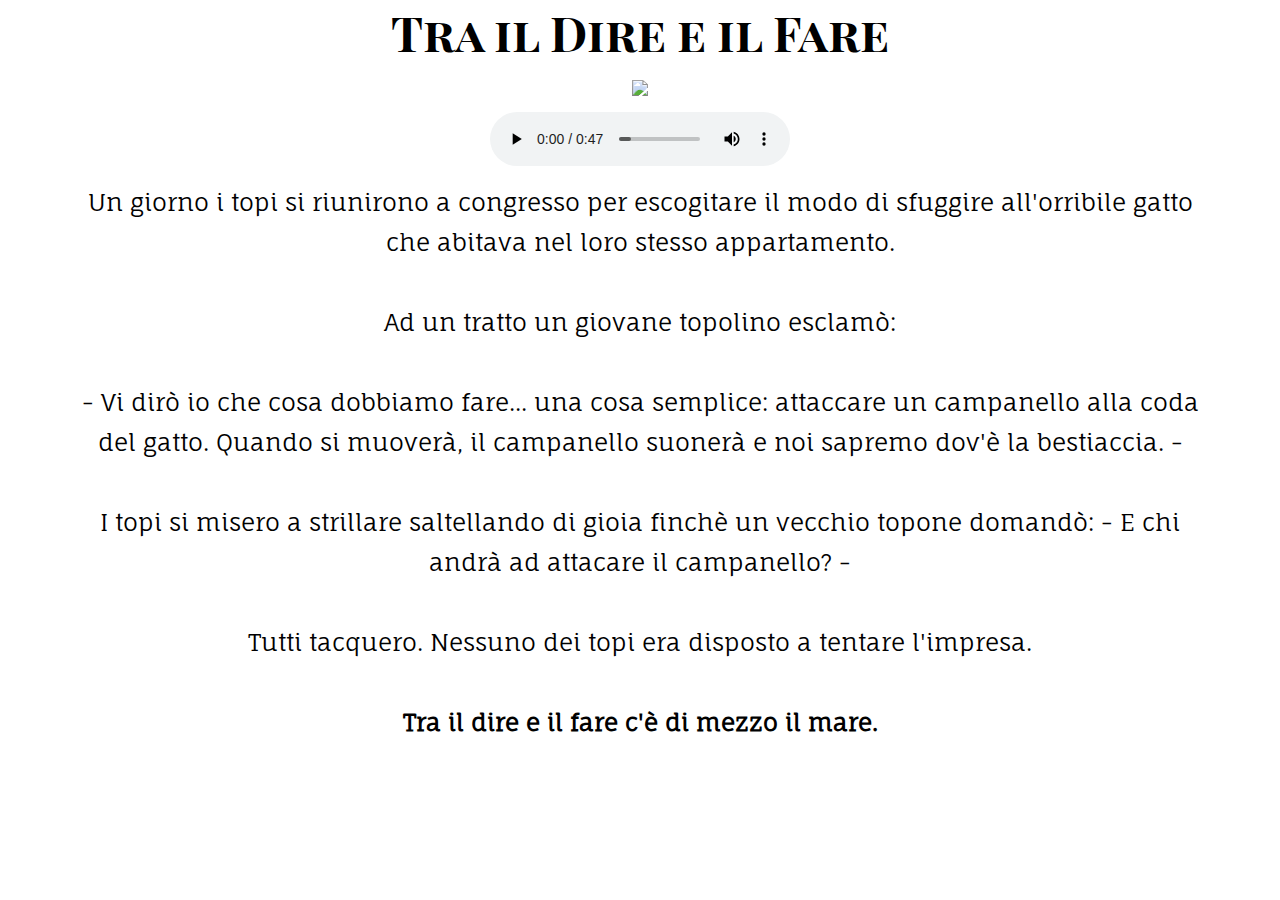
==== f/5ec0438956864f5788b500c4721b7d19.html @ bfdcfddf "Adds "Tra il Dire e il Fare"" ====
<!DOCTYPE html>
<html lang="it">
  <head>
    <meta charset="utf-8" />
    <meta http-equiv="X-UA-Compatible" content="IE=edge" />
    <meta name="viewport" content="width=device-width, initial-scale=1.0" />
    <title>Ti Leggo Una Favola - Tra il Dire e il Fare</title>
    <link rel="stylesheet" type="text/css" href="/stylesheets/fable.css" />
    <link href="https://fonts.googleapis.com/css?family=Fauna+One|Playfair+Display+SC" rel="stylesheet" />
  </head>
  <body>
    <script>
      (function(i,s,o,g,r,a,m){i['GoogleAnalyticsObject']=r;i[r]=i[r]||function(){
      (i[r].q=i[r].q||[]).push(arguments)},i[r].l=1*new Date();a=s.createElement(o),
      m=s.getElementsByTagName(o)[0];a.async=1;a.src=g;m.parentNode.insertBefore(a,m)
      })(window,document,'script','https://www.google-analytics.com/analytics.js','ga');
    
      ga('create', 'UA-81867708-1', 'auto');
      ga('send', 'pageview');
    
    </script>
    <h1 class="fable__title">Tra il Dire e il Fare</h1>
    <img class="fable__image" src="/images/tra-il-dire-e-il-fare.jpg" />
    <audio src="/audio/tra-il-dire-e-il-fare.mp3" controls autoplay preload="auto">
      <a href="/audio/tra-il-dire-e-il-fare.mp3">Ascoltami</a>
    </audio>
    <article class="fable__text">
      <p>Un giorno i topi si riunirono a congresso per escogitare il modo di sfuggire all'orribile gatto che abitava nel loro stesso appartamento.</p>
      <p>Ad un tratto un giovane topolino esclamò:</p>
      <p>- Vi dirò io che cosa dobbiamo fare... una cosa semplice: attaccare un campanello alla coda del gatto. Quando si muoverà, il campanello suonerà e noi sapremo dov'è la bestiaccia. -</p>
      <p>I topi si misero a strillare saltellando di gioia finchè un vecchio topone domandò: - E chi andrà ad attacare il campanello? -</p>
      <p>Tutti tacquero. Nessuno dei topi era disposto a tentare l'impresa.</p>
      <p><strong>Tra il dire e il fare c'è di mezzo il mare.</strong></p>
    </article>
  </body>
</html>
---- stylesheets/fable.css ----
html, body {
  margin: 0;
  padding: 0;
}

body {
  display: flex;
  flex-direction: column;
  align-items: center;
}

.fable__title {
  font-family: 'Playfair Display SC', serif;
  font-size: 3rem;
  margin: auto 1rem;
  text-align: center;
}

.fable__image {
  padding: 1rem;
  max-width: 90%;
}

.fable__text {
  margin-top: 1rem;
  line-height: 2.5rem;
  font-size: 1.5rem;
  width: 90%;
  font-family: 'Fauna One', serif;
  padding: 0;
  text-align: center;
}

.fable__text p {
  padding: 0.5rem 0;
}

.fable__text p:first-child {
  padding-top: 0;
  margin-top: 0;
}
.fable__text p:last-child {
  padding-bottom: 0;
}
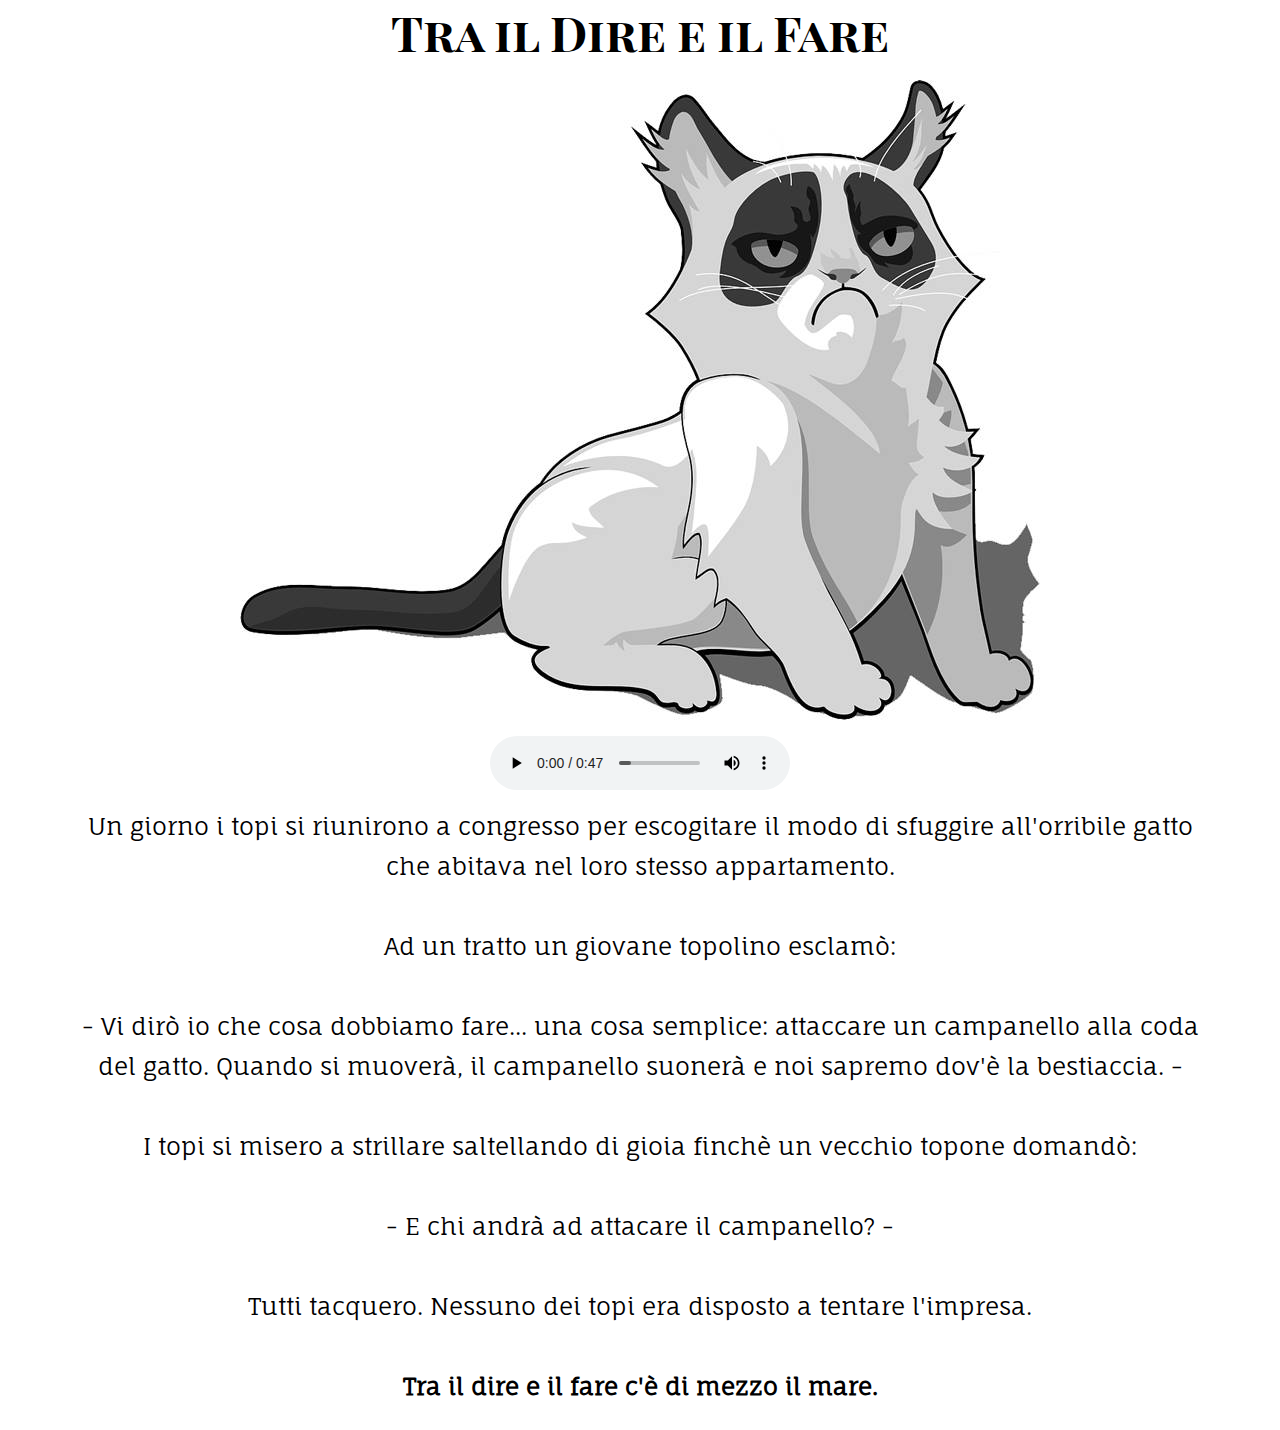
==== commit 41f1c86b: "Update 5ec0438956864f5788b500c4721b7d19.html" ====
--- a/f/5ec0438956864f5788b500c4721b7d19.html
+++ b/f/5ec0438956864f5788b500c4721b7d19.html
@@ -28,7 +28,8 @@
       <p>Un giorno i topi si riunirono a congresso per escogitare il modo di sfuggire all'orribile gatto che abitava nel loro stesso appartamento.</p>
       <p>Ad un tratto un giovane topolino esclamò:</p>
       <p>- Vi dirò io che cosa dobbiamo fare... una cosa semplice: attaccare un campanello alla coda del gatto. Quando si muoverà, il campanello suonerà e noi sapremo dov'è la bestiaccia. -</p>
-      <p>I topi si misero a strillare saltellando di gioia finchè un vecchio topone domandò: - E chi andrà ad attacare il campanello? -</p>
+      <p>I topi si misero a strillare saltellando di gioia finchè un vecchio topone domandò:</p>
+      <p>- E chi andrà ad attacare il campanello? -</p>
       <p>Tutti tacquero. Nessuno dei topi era disposto a tentare l'impresa.</p>
       <p><strong>Tra il dire e il fare c'è di mezzo il mare.</strong></p>
     </article>
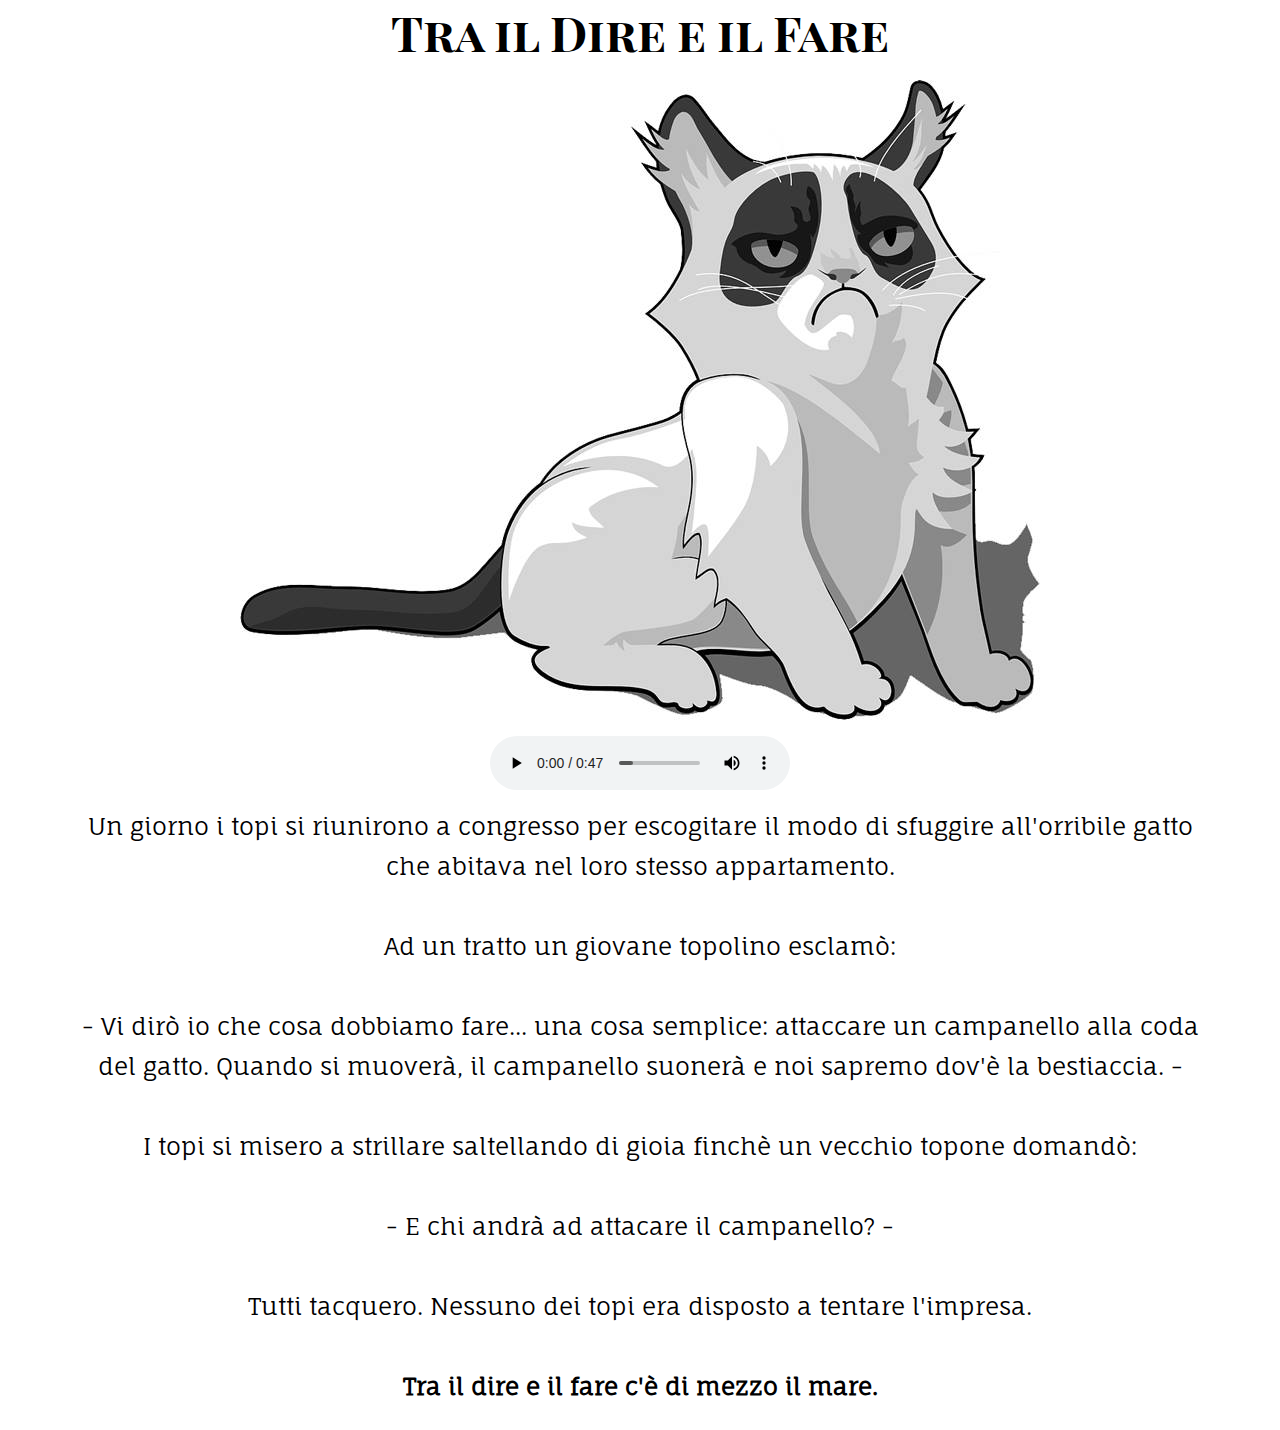
==== commit 5b162e01: "Update 5ec0438956864f5788b500c4721b7d19.html" ====
--- a/f/5ec0438956864f5788b500c4721b7d19.html
+++ b/f/5ec0438956864f5788b500c4721b7d19.html
@@ -9,16 +9,6 @@
     <link href="https://fonts.googleapis.com/css?family=Fauna+One|Playfair+Display+SC" rel="stylesheet" />
   </head>
   <body>
-    <script>
-      (function(i,s,o,g,r,a,m){i['GoogleAnalyticsObject']=r;i[r]=i[r]||function(){
-      (i[r].q=i[r].q||[]).push(arguments)},i[r].l=1*new Date();a=s.createElement(o),
-      m=s.getElementsByTagName(o)[0];a.async=1;a.src=g;m.parentNode.insertBefore(a,m)
-      })(window,document,'script','https://www.google-analytics.com/analytics.js','ga');
-    
-      ga('create', 'UA-81867708-1', 'auto');
-      ga('send', 'pageview');
-    
-    </script>
     <h1 class="fable__title">Tra il Dire e il Fare</h1>
     <img class="fable__image" src="/images/tra-il-dire-e-il-fare.jpg" />
     <audio src="/audio/tra-il-dire-e-il-fare.mp3" controls autoplay preload="auto">
